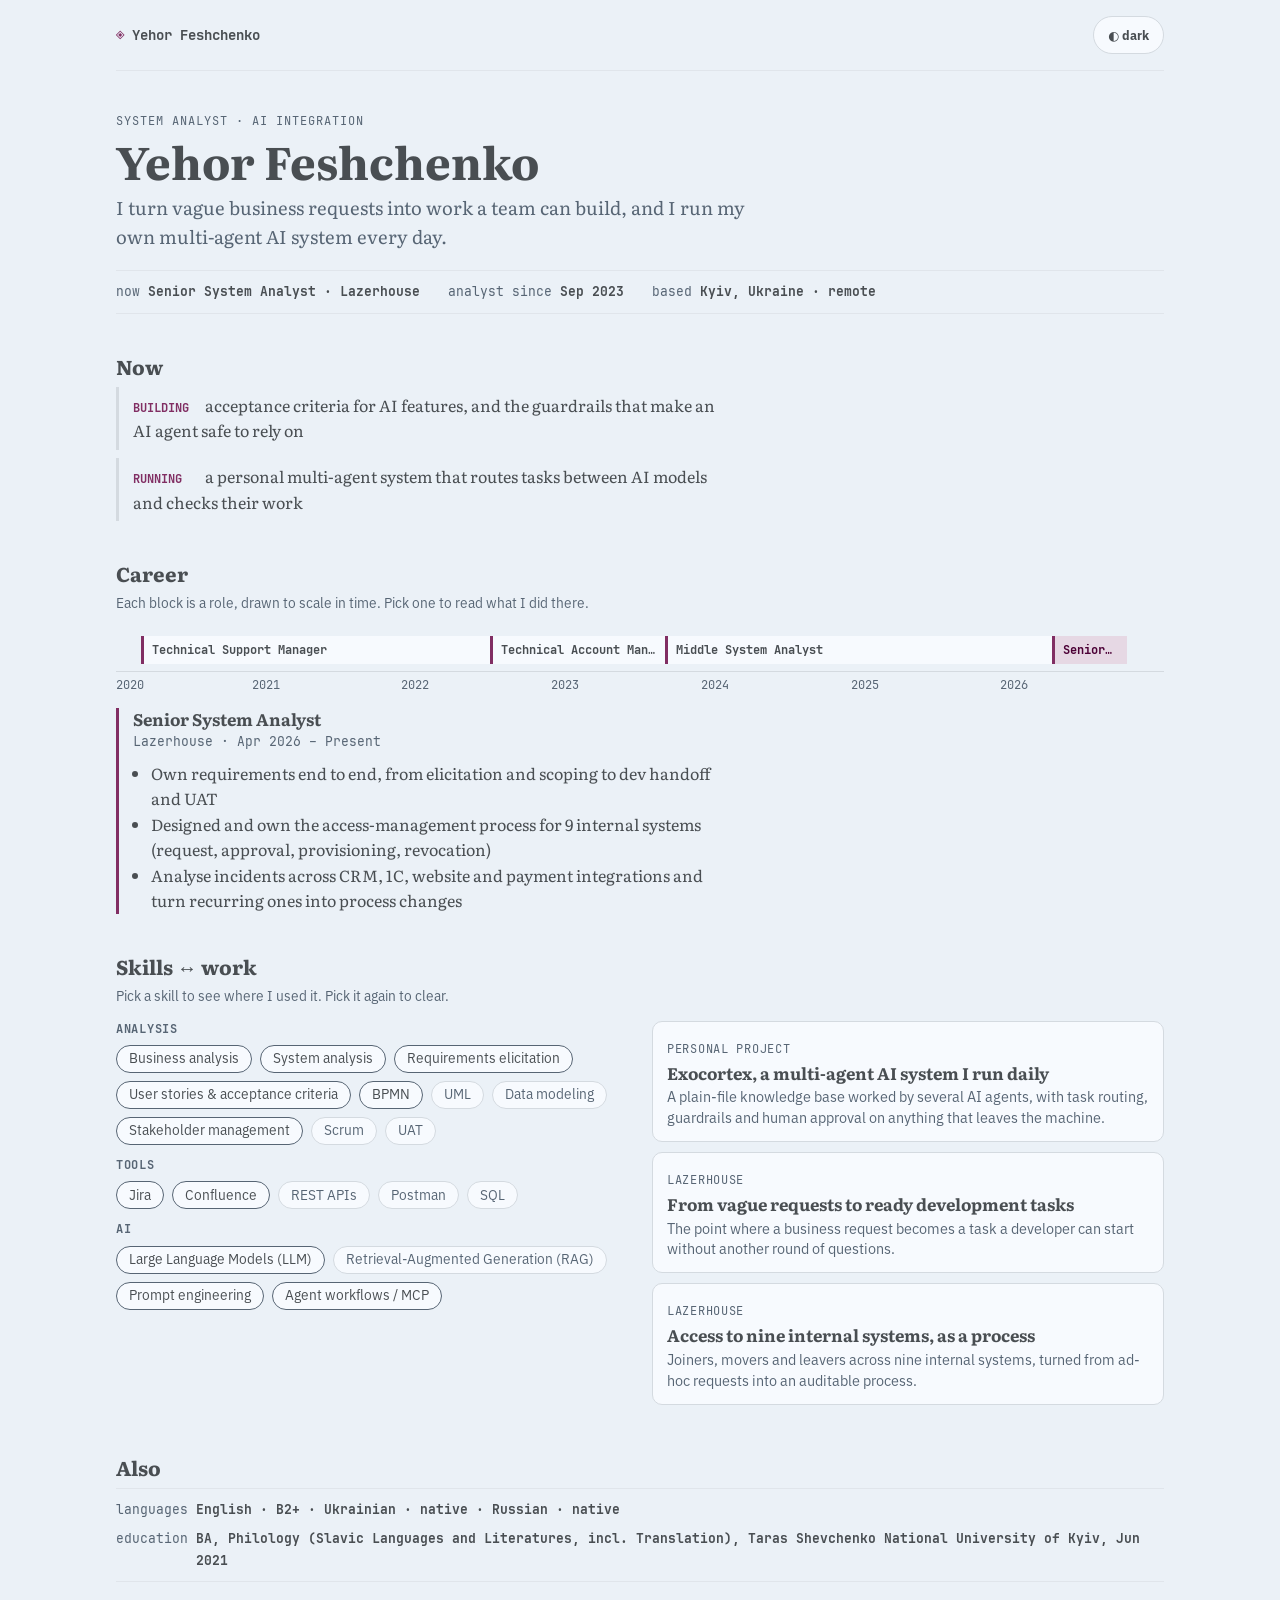
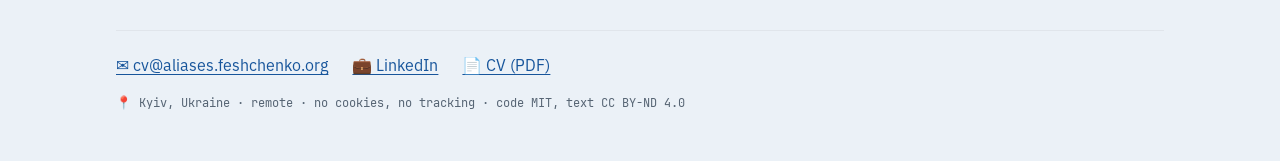
==== index.html @ 87e3de5a "Publish 2026-09-27" ====
<!doctype html>
<html lang="en" data-theme="umbra-ember" data-variant="ember" data-mode="night">
<head>
<meta charset="utf-8">
<meta name="viewport" content="width=device-width, initial-scale=1">
<title>Yehor Feshchenko</title>
<meta name="description" content="Yehor Feshchenko, system analyst in Kyiv. Requirements, integrations and AI features, with case studies.">
<script>
/* Pre-paint: Umbra variant follows the season, mode follows the saved choice, then the OS. */
(function () {
  var m = new Date().getMonth(), v = ["ash","ash","plum","plum","plum","pine","pine","pine","ember","ember","ember","ash"][m];
  var mode = null;
  try { mode = localStorage.getItem("mode"); } catch (e) {}
  if (!mode) mode = matchMedia("(prefers-color-scheme: light)").matches ? "day" : "night";
  var r = document.documentElement;
  r.classList.add("js");
  r.dataset.variant = v; r.dataset.mode = mode;
  r.dataset.theme = "umbra-" + v + (mode === "day" ? "-day" : "");
})();
</script>
<link rel="stylesheet" href="assets/umbra.css">
<link rel="stylesheet" href="assets/site.css">
</head>
<body>
<a class="skip" href="#main">Skip to content</a>
<header class="top">
  <a class="home mono" href="index.html"><span class="mark" aria-hidden="true">◈</span> Yehor Feshchenko</a>
  <button class="mode" type="button" aria-label="Switch light or dark mode"><span aria-hidden="true">◐</span> <span class="mode-label">mode</span></button>
</header>
<main id="main">
<section class="hero">
  <p class="eyebrow mono">System Analyst · AI Integration</p>
  <h1>Yehor Feshchenko</h1>
  <p class="pitch">I turn vague business requests into work a team can build, and I run my own multi-agent AI system every day.</p>
  <dl class="meta mono">
    <div><dt>now</dt><dd>Senior System Analyst · Lazerhouse</dd></div>
    <div><dt>analyst since</dt><dd>Sep 2023</dd></div>
    <div><dt>based</dt><dd>Kyiv, Ukraine · remote</dd></div>
  </dl>
</section>

<section class="now" aria-labelledby="now-h">
  <h2 id="now-h">Now</h2>
  <ul>
    <li><span class="k mono">Building</span> acceptance criteria for AI features, and the guardrails that make an AI agent safe to rely on</li>
    <li><span class="k mono">Running</span> a personal multi-agent system that routes tasks between AI models and checks their work</li>
  </ul>
</section>

<section class="career" aria-labelledby="career-h">
  <h2 id="career-h">Career</h2>
  <p class="hint">Each block is a role, drawn to scale in time. Pick one to read what I did there.</p>
  <div class="ruler" role="group" aria-label="Roles over time">
    <button type="button" class="seg" data-role="0" aria-pressed="false"
      style="left:2.381%;width:33.333%"
      title="Technical Support Manager">Technical Support Manager</button>
    <button type="button" class="seg" data-role="1" aria-pressed="false"
      style="left:35.714%;width:16.667%"
      title="Technical Account Manager">Technical Account Manager</button>
    <button type="button" class="seg" data-role="2" aria-pressed="false"
      style="left:52.381%;width:36.905%"
      title="Middle System Analyst">Middle System Analyst</button>
    <button type="button" class="seg on" data-role="3" aria-pressed="true"
      style="left:89.286%;width:7.143%"
      title="Senior System Analyst">Senior System Analyst</button>
  </div>
  <div class="ticks mono" aria-hidden="true">
    <span style="left:0.000%">2020</span>
    <span style="left:14.286%">2021</span>
    <span style="left:28.571%">2022</span>
    <span style="left:42.857%">2023</span>
    <span style="left:57.143%">2024</span>
    <span style="left:71.429%">2025</span>
    <span style="left:85.714%">2026</span>
  </div>
  <article class="role" data-role="0">
    <h3>Technical Support Manager</h3>
    <p class="when mono">Samsung Electronics Ukraine · Mar 2020 – Jun 2022</p>
    <ul>
      <li>Diagnosed issues from vague user reports; escalated to developers with repro steps and impact</li>
      <li>Wrote troubleshooting guides from recurring cases, moving repeat issues to self-serve resolution</li>
      <li>Technical pre-sales and live-chat support for the online business unit</li>
      <li>Turned recurring issues and chat-quality patterns into feedback for scripts and materials</li>
    </ul>
  </article>
  <article class="role" data-role="1">
    <h3>Technical Account Manager</h3>
    <p class="when mono">Lazerhouse · Jul 2022 – Aug 2023</p>
    <ul>
      <li>Support and account management for the systems I later analysed</li>
      <li>Owned work accounts and service access, which later became the access-management process</li>
    </ul>
  </article>
  <article class="role" data-role="2">
    <h3>Middle System Analyst</h3>
    <p class="when mono">Lazerhouse · Sep 2023 – Mar 2026</p>
    <ul>
      <li>Turned vague business requests into specified, prioritised development tasks</li>
      <li>Translated requirements between business stakeholders and developers in both directions</li>
      <li>Analysed incidents across CRM, 1C, website and payment integrations and documented each case</li>
    </ul>
  </article>
  <article class="role on" data-role="3">
    <h3>Senior System Analyst</h3>
    <p class="when mono">Lazerhouse · Apr 2026 – Present</p>
    <ul>
      <li>Own requirements end to end, from elicitation and scoping to dev handoff and UAT</li>
      <li>Designed and own the access-management process for 9 internal systems (request, approval, provisioning, revocation)</li>
      <li>Analyse incidents across CRM, 1C, website and payment integrations and turn recurring ones into process changes</li>
    </ul>
  </article>
</section>

<section class="map" aria-labelledby="map-h">
  <h2 id="map-h">Skills ↔ work</h2>
  <p class="hint">Pick a skill to see where I used it. Pick it again to clear.</p>
  <div class="map-grid">
    <div class="skills">
      <h3 class="mono">Analysis</h3>
      <div class="chips">
        <button type="button" class="chip" aria-pressed="false" data-skill="Business analysis">Business analysis</button>
        <button type="button" class="chip" aria-pressed="false" data-skill="System analysis">System analysis</button>
        <button type="button" class="chip" aria-pressed="false" data-skill="Requirements elicitation">Requirements elicitation</button>
        <button type="button" class="chip" aria-pressed="false" data-skill="User stories &amp; acceptance criteria">User stories &amp; acceptance criteria</button>
        <button type="button" class="chip" aria-pressed="false" data-skill="BPMN">BPMN</button>
        <span class="chip plain">UML</span>
        <span class="chip plain">Data modeling</span>
        <button type="button" class="chip" aria-pressed="false" data-skill="Stakeholder management">Stakeholder management</button>
        <span class="chip plain">Scrum</span>
        <span class="chip plain">UAT</span>
      </div>
      <h3 class="mono">Tools</h3>
      <div class="chips">
        <button type="button" class="chip" aria-pressed="false" data-skill="Jira">Jira</button>
        <button type="button" class="chip" aria-pressed="false" data-skill="Confluence">Confluence</button>
        <span class="chip plain">REST APIs</span>
        <span class="chip plain">Postman</span>
        <span class="chip plain">SQL</span>
      </div>
      <h3 class="mono">AI</h3>
      <div class="chips">
        <button type="button" class="chip" aria-pressed="false" data-skill="Large Language Models (LLM)">Large Language Models (LLM)</button>
        <span class="chip plain">Retrieval-Augmented Generation (RAG)</span>
        <button type="button" class="chip" aria-pressed="false" data-skill="Prompt engineering">Prompt engineering</button>
        <button type="button" class="chip" aria-pressed="false" data-skill="Agent workflows / MCP">Agent workflows / MCP</button>
      </div>
    </div>
    <div class="cases" aria-live="polite">
      <a class="card" href="work/exocortex/index.html" data-skills="Large Language Models (LLM)|Agent workflows / MCP|Prompt engineering|System analysis|User stories &amp; acceptance criteria">
        <span class="org mono">personal project</span>
        <strong>Exocortex, a multi-agent AI system I run daily</strong>
        <span class="sum">A plain-file knowledge base worked by several AI agents, with task routing, guardrails and human approval on anything that leaves the machine.</span>
      </a>
      <a class="card" href="work/requests-to-tasks/index.html" data-skills="Requirements elicitation|User stories &amp; acceptance criteria|Stakeholder management|System analysis|Jira|Confluence">
        <span class="org mono">Lazerhouse</span>
        <strong>From vague requests to ready development tasks</strong>
        <span class="sum">The point where a business request becomes a task a developer can start without another round of questions.</span>
      </a>
      <a class="card" href="work/access-management/index.html" data-skills="Business analysis|BPMN|Stakeholder management|Requirements elicitation">
        <span class="org mono">Lazerhouse</span>
        <strong>Access to nine internal systems, as a process</strong>
        <span class="sum">Joiners, movers and leavers across nine internal systems, turned from ad-hoc requests into an auditable process.</span>
      </a>
    </div>
  </div>
</section>

<section class="more" aria-labelledby="more-h">
  <h2 id="more-h">Also</h2>
  <dl class="meta mono">
    <div><dt>languages</dt><dd>English · B2+ · Ukrainian · native · Russian · native</dd></div>
    <div><dt>education</dt><dd>BA, Philology (Slavic Languages and Literatures, incl. Translation), Taras Shevchenko National University of Kyiv, Jun 2021</dd></div>
  </dl>
</section>

</main>
<footer class="foot">
  <div class="contacts">
    <a href="mailto:cv@aliases.feshchenko.org">✉️ cv@aliases.feshchenko.org</a>
    <a href="https://linkedin.com/in/jerzyf" rel="me">💼 LinkedIn</a>
    <a href="cv.pdf">📄 CV (PDF)</a>
  </div>
  <p class="fine mono">📍 Kyiv, Ukraine · remote · no cookies, no tracking · code MIT, text CC BY-ND 4.0</p>
</footer>
<script src="assets/site.js" defer></script>
</body>
</html>
---- assets/umbra.css ----
:root[data-theme="umbra-plum"] {
  --bg: #110D17;
  --paper: #1C1923;
  --line: #28242F;
  --line-strong: #322E39;
  --selection: #3F3B46;
  --bright-black: #65616D;
  --quiet: #9D92B3;
  --ink: #D3CEDD;
  --red: #D67069;
  --bright-red: #FEABA4;
  --dim-red: #B4645E;
  --green: #89CC7B;
  --bright-green: #C2FFB6;
  --dim-green: #77A86D;
  --yellow: #D1B64A;
  --bright-yellow: #FFEBA1;
  --dim-yellow: #AB984E;
  --blue: #5B97E3;
  --bright-blue: #A2CAFF;
  --dim-blue: #517EB6;
  --magenta: #C96FA4;
  --bright-magenta: #FFA1D7;
  --dim-magenta: #AC648A;
  --cyan: #12C6C7;
  --bright-cyan: #67FBFC;
  --dim-cyan: #37A1A1;
  --purple: #C1A0FB;
  --bright-purple: #EBE2FF;
  --dim-purple: #9E87C9;
  --orange: #D88445;
  --bright-orange: #FEBE93;
  --dim-orange: #AA6D42;
  --bright-white: #FFFFFF;
  --dim-white: #B3AEBD;
  --cursor-body: #D6CAEE;
  --s1: #316CB5;
  --s2: #65A556;
  --s3: #C7A8FE;
  --q1: #2F6BB3;
  --q2: #579749;
  --q3: #AD8CE5;
  --q4: #FCA466;
}


:root[data-theme="umbra-plum-day"] {
  --bg: #F2EDFC;
  --paper: #FBF9FF;
  --line: #E6E2F0;
  --line-strong: #DBD6E5;
  --selection: #CFCBD9;
  --bright-black: #6D6976;
  --quiet: #675D7C;
  --ink: #4F4B57;
  --red: #892A29;
  --bright-red: #4F0107;
  --dim-red: #9C544F;
  --green: #427A2B;
  --bright-green: #1B4A01;
  --dim-green: #547645;
  --yellow: #7D6C01;
  --bright-yellow: #4B4002;
  --dim-yellow: #776D34;
  --blue: #17559B;
  --bright-blue: #012B58;
  --dim-blue: #446F9F;
  --magenta: #812E63;
  --bright-magenta: #4C0136;
  --dim-magenta: #96567C;
  --cyan: #047979;
  --bright-cyan: #044747;
  --dim-cyan: #297779;
  --purple: #7D5CAF;
  --bright-purple: #502E7D;
  --dim-purple: #78658C;
  --orange: #8F4802;
  --bright-orange: #502601;
  --dim-orange: #91633C;
  --bright-white: #26222D;
  --dim-white: #6B6773;
  --cursor-body: #514765;
  --s1: #023E7D;
  --s2: #357426;
  --s3: #9675CC;
  --q1: #003D7B;
  --q2: #276716;
  --q3: #7C5CB0;
  --q4: #C67333;
}


:root[data-theme="umbra-pine"] {
  --bg: #061210;
  --paper: #111D1C;
  --line: #1D2928;
  --line-strong: #263331;
  --selection: #33403E;
  --bright-black: #586764;
  --quiet: #79A29C;
  --ink: #C5D5D2;
  --red: #D67069;
  --bright-red: #FEABA4;
  --dim-red: #B6655F;
  --green: #89CC7B;
  --bright-green: #C2FFB6;
  --dim-green: #77A86D;
  --yellow: #D1B64A;
  --bright-yellow: #FFEBA1;
  --dim-yellow: #AB984E;
  --blue: #5B97E3;
  --bright-blue: #A2CAFF;
  --dim-blue: #517EB6;
  --magenta: #C96FA4;
  --bright-magenta: #FFA1D7;
  --dim-magenta: #AE658C;
  --cyan: #12C6C7;
  --bright-cyan: #67FBFC;
  --dim-cyan: #37A1A1;
  --purple: #C1A0FB;
  --bright-purple: #EBE2FF;
  --dim-purple: #9E87C9;
  --orange: #D88445;
  --bright-orange: #FEBE93;
  --dim-orange: #AA6D42;
  --bright-white: #FFFFFF;
  --dim-white: #A5B5B2;
  --cursor-body: #B1DBD5;
  --s1: #316CB5;
  --s2: #65A556;
  --s3: #C7A8FE;
  --q1: #2F6BB3;
  --q2: #579749;
  --q3: #AD8CE5;
  --q4: #FCA466;
}


:root[data-theme="umbra-pine-day"] {
  --bg: #E4F4F2;
  --paper: #EEFEFC;
  --line: #D8E9E6;
  --line-strong: #CDDDDA;
  --selection: #C2D2CF;
  --bright-black: #616F6D;
  --quiet: #456C66;
  --ink: #42504E;
  --red: #892A29;
  --bright-red: #4F0107;
  --dim-red: #9C544F;
  --green: #437B2D;
  --bright-green: #1B4B02;
  --dim-green: #547646;
  --yellow: #7E6D04;
  --bright-yellow: #4C4100;
  --dim-yellow: #786E36;
  --blue: #17559B;
  --bright-blue: #012B58;
  --dim-blue: #4570A1;
  --magenta: #812E63;
  --bright-magenta: #4C0136;
  --dim-magenta: #96567C;
  --cyan: #087A7A;
  --bright-cyan: #014849;
  --dim-cyan: #2C787A;
  --purple: #7E5DB1;
  --bright-purple: #512F7E;
  --dim-purple: #79658E;
  --orange: #8F4802;
  --bright-orange: #502601;
  --dim-orange: #91633C;
  --bright-white: #1A2725;
  --dim-white: #5D6C6A;
  --cursor-body: #2F5550;
  --s1: #023E7D;
  --s2: #357426;
  --s3: #9675CC;
  --q1: #003D7B;
  --q2: #276716;
  --q3: #7C5CB0;
  --q4: #C67333;
}


:root[data-theme="umbra-ember"] {
  --bg: #170C0A;
  --paper: #231715;
  --line: #302321;
  --line-strong: #3A2D2A;
  --selection: #473937;
  --bright-black: #6E5F5D;
  --quiet: #B58D86;
  --ink: #DECCC9;
  --red: #D67069;
  --bright-red: #FEABA4;
  --dim-red: #B4645E;
  --green: #89CC7B;
  --bright-green: #C2FFB6;
  --dim-green: #77A86D;
  --yellow: #D1B64A;
  --bright-yellow: #FFEBA1;
  --dim-yellow: #AB984E;
  --blue: #5B97E3;
  --bright-blue: #A2CAFF;
  --dim-blue: #517EB6;
  --magenta: #C96FA4;
  --bright-magenta: #FFA1D7;
  --dim-magenta: #AC648A;
  --cyan: #12C6C7;
  --bright-cyan: #67FBFC;
  --dim-cyan: #37A1A1;
  --purple: #C1A0FB;
  --bright-purple: #EBE2FF;
  --dim-purple: #9E87C9;
  --orange: #D88445;
  --bright-orange: #FEBE93;
  --dim-orange: #AA6D42;
  --bright-white: #FFFFFF;
  --dim-white: #BEACA9;
  --cursor-body: #F0C6BE;
  --s1: #316CB5;
  --s2: #65A556;
  --s3: #C7A8FE;
  --q1: #2F6BB3;
  --q2: #579749;
  --q3: #AD8CE5;
  --q4: #FCA466;
}


:root[data-theme="umbra-ember-day"] {
  --bg: #FDECE8;
  --paper: #FEF9F8;
  --line: #F2E0DD;
  --line-strong: #E6D5D1;
  --selection: #DBC9C6;
  --bright-black: #776865;
  --quiet: #7D5952;
  --ink: #584947;
  --red: #892A29;
  --bright-red: #4F0107;
  --dim-red: #9C544F;
  --green: #427A2B;
  --bright-green: #1B4A01;
  --dim-green: #547645;
  --yellow: #7D6C01;
  --bright-yellow: #4B4002;
  --dim-yellow: #776D34;
  --blue: #17559B;
  --bright-blue: #012B58;
  --dim-blue: #446F9F;
  --magenta: #812E63;
  --bright-magenta: #4C0136;
  --dim-magenta: #96567C;
  --cyan: #087A7A;
  --bright-cyan: #014849;
  --dim-cyan: #2C787A;
  --purple: #7D5CAF;
  --bright-purple: #502E7D;
  --dim-purple: #78658C;
  --orange: #8F4802;
  --bright-orange: #502601;
  --dim-orange: #91633C;
  --bright-white: #2D201F;
  --dim-white: #756563;
  --cursor-body: #66433D;
  --s1: #023E7D;
  --s2: #357426;
  --s3: #9675CC;
  --q1: #003D7B;
  --q2: #276716;
  --q3: #7C5CB0;
  --q4: #C67333;
}


:root[data-theme="umbra-ash"] {
  --bg: #06090D;
  --paper: #171B1F;
  --line: #23272B;
  --line-strong: #2D3135;
  --selection: #393E42;
  --bright-black: #5F6469;
  --quiet: #8B9AAB;
  --ink: #CCD2D7;
  --red: #D67069;
  --bright-red: #FEABA4;
  --dim-red: #B0625C;
  --green: #89CC7B;
  --bright-green: #C2FFB6;
  --dim-green: #77A86D;
  --yellow: #D1B64A;
  --bright-yellow: #FFEBA1;
  --dim-yellow: #AB984E;
  --blue: #5B97E3;
  --bright-blue: #A2CAFF;
  --dim-blue: #4F7AB2;
  --magenta: #C96FA4;
  --bright-magenta: #FFA1D7;
  --dim-magenta: #A86287;
  --cyan: #12C6C7;
  --bright-cyan: #67FBFC;
  --dim-cyan: #37A1A1;
  --purple: #C1A0FB;
  --bright-purple: #EBE2FF;
  --dim-purple: #9E87C9;
  --orange: #D88445;
  --bright-orange: #FEBE93;
  --dim-orange: #AA6D42;
  --bright-white: #FFFFFF;
  --dim-white: #ACB2B7;
  --cursor-body: #C3D3E4;
  --s1: #316CB5;
  --s2: #65A556;
  --s3: #C7A8FE;
  --q1: #2F6BB3;
  --q2: #579749;
  --q3: #AD8CE5;
  --q4: #FCA466;
}


:root[data-theme="umbra-ash-day"] {
  --bg: #EBF1F7;
  --paper: #F7FAFE;
  --line: #E0E5EB;
  --line-strong: #D4DAE0;
  --selection: #C9CED4;
  --bright-black: #686C71;
  --quiet: #576574;
  --ink: #494E52;
  --red: #892A29;
  --bright-red: #4F0107;
  --dim-red: #9C544F;
  --green: #427A2B;
  --bright-green: #1B4A01;
  --dim-green: #547645;
  --yellow: #7E6D04;
  --bright-yellow: #4C4100;
  --dim-yellow: #786E36;
  --blue: #17559B;
  --bright-blue: #012B58;
  --dim-blue: #4570A1;
  --magenta: #812E63;
  --bright-magenta: #4C0136;
  --dim-magenta: #96567C;
  --cyan: #087A7A;
  --bright-cyan: #014849;
  --dim-cyan: #2C787A;
  --purple: #7E5DB1;
  --bright-purple: #512F7E;
  --dim-purple: #79658E;
  --orange: #8F4802;
  --bright-orange: #502601;
  --dim-orange: #91633C;
  --bright-white: #202528;
  --dim-white: #656A6E;
  --cursor-body: #414F5D;
  --s1: #023E7D;
  --s2: #357426;
  --s3: #9675CC;
  --q1: #003D7B;
  --q2: #276716;
  --q3: #7C5CB0;
  --q4: #C67333;
}
---- assets/site.css ----
/* yehor.feshchenko.org. Colours come only from umbra.css (generated); this file never holds a hex. */
@font-face { font-family: "Literata"; src: url("fonts/literata.ttf") format("truetype"); font-weight: 200 900; font-display: swap; }
@font-face { font-family: "IBM Plex Sans"; src: url("fonts/plex-sans-400.otf") format("opentype"); font-weight: 400; font-display: swap; }
@font-face { font-family: "IBM Plex Sans"; src: url("fonts/plex-sans-700.otf") format("opentype"); font-weight: 700; font-display: swap; }
@font-face { font-family: "JetBrains Mono"; src: url("fonts/jetbrains-mono-400.ttf") format("truetype"); font-weight: 400; font-display: swap; }
@font-face { font-family: "JetBrains Mono"; src: url("fonts/jetbrains-mono-700.ttf") format("truetype"); font-weight: 700; font-display: swap; }

:root {
  --font-sans: "IBM Plex Sans", ui-sans-serif, system-ui, -apple-system, sans-serif;
  --font-serif: "Literata", Charter, Georgia, ui-serif, serif;
  --font-mono: "JetBrains Mono", ui-monospace, SFMono-Regular, Menlo, monospace;
  --soft-brand: color-mix(in oklab, var(--magenta) 16%, var(--paper));
  color-scheme: dark;
}
:root[data-mode="day"] { color-scheme: light; }
/* No-JS / unknown-theme fallback: the Ember tokens are always present in umbra.css. */

* { box-sizing: border-box; }
html { background: var(--bg); }
body {
  margin: 0; background: var(--bg); color: var(--ink);
  font: 400 1rem/1.6 var(--font-serif); font-optical-sizing: auto;
  max-width: 1080px; margin-inline: auto; padding: 0 16px 48px;
}
a { color: var(--blue); text-underline-offset: 3px; }
a:hover { color: var(--bright-blue); }
:focus-visible { outline: 3px solid var(--magenta); outline-offset: 2px; }
.mono { font-family: var(--font-mono); }
.skip { position: absolute; left: -999px; }
.skip:focus { left: 16px; top: 8px; background: var(--paper); padding: 8px 12px; border-radius: 6px; z-index: 2; }
.draft {
  margin: 12px 0 0; padding: 8px 14px; border-radius: 10px; border-left: 4px solid var(--yellow);
  background: color-mix(in oklab, var(--yellow) 16%, var(--paper)); color: var(--bright-yellow);
  font: 700 .86rem/1.45 var(--font-sans);
}

/* chrome */
.top { display: flex; justify-content: space-between; align-items: center; gap: 12px; padding: 16px 0; border-bottom: 1px solid var(--line); }
.home { color: var(--ink); text-decoration: none; font-weight: 700; font-size: .86rem; }
.mark { color: var(--magenta); }
.mode {
  min-height: 38px; padding: 0 14px; border-radius: 999px; border: 1px solid var(--line-strong);
  background: var(--paper); color: var(--ink); font: 700 .78rem/1 var(--font-sans); cursor: pointer;
}
.foot { margin-top: 48px; padding-top: 16px; border-top: 1px solid var(--line); font-family: var(--font-sans); }
.contacts { display: flex; flex-wrap: wrap; gap: 8px 24px; }
.contacts a { min-height: 38px; display: inline-flex; align-items: center; }
.fine { color: var(--quiet); font-size: .78rem; margin: 8px 0 0; }

/* type */
h1 { font-weight: 740; font-size: clamp(1.9rem, 5vw, 2.8rem); line-height: 1.08; margin: 6px 0 8px; }
h2 { font-weight: 740; font-size: 1.25rem; line-height: 1.25; margin: 0 0 8px; }
h3 { font-weight: 700; font-size: 1.05rem; line-height: 1.3; margin: 0; }
.eyebrow { font-size: .78rem; letter-spacing: .08em; text-transform: uppercase; color: var(--quiet); margin: 0; }
.eyebrow a { color: var(--quiet); }
.pitch { font-size: 1.15rem; line-height: 1.55; color: var(--quiet); max-width: 60ch; margin: 0 0 20px; }
.hint { color: var(--quiet); font: 400 .86rem/1.45 var(--font-sans); margin: 0 0 14px; }
section { margin-top: 40px; }

/* hero meta row */
.meta { display: flex; flex-wrap: wrap; gap: 8px 28px; margin: 0; padding: 10px 0; border-top: 1px solid var(--line); border-bottom: 1px solid var(--line); font-size: .84rem; }
.meta div { display: flex; gap: 8px; }
.meta dt { color: var(--quiet); }
.meta dd { margin: 0; font-weight: 700; }

/* now */
.now ul { list-style: none; padding: 0; margin: 0; max-width: 68ch; }
.now li { padding: 6px 0 6px 14px; border-left: 3px solid var(--line-strong); margin-bottom: 8px; }
.now .k { display: inline-block; min-width: 5.5em; font-size: .78rem; font-weight: 700; color: var(--magenta); text-transform: uppercase; }

/* career ruler */
.ruler { position: relative; height: 44px; border-bottom: 1px solid var(--line-strong); }
.seg {
  position: absolute; top: 8px; height: 28px; border: none; border-left: 3px solid var(--magenta);
  background: var(--paper); color: var(--ink); font: 700 .72rem/1 var(--font-mono);
  text-align: left; padding: 0 8px; cursor: pointer; overflow: hidden; white-space: nowrap; text-overflow: ellipsis;
  transition: background 120ms ease-out, color 120ms ease-out;
}
.seg:hover { background: var(--line-strong); }
.seg.on { background: var(--soft-brand); color: var(--bright-magenta); }
.ticks { position: relative; height: 20px; font-size: .72rem; color: var(--quiet); }
.ticks span { position: absolute; top: 4px; transform: translateX(-50%); }
.ticks span:first-child { transform: none; }
.role { margin-top: 16px; padding-left: 14px; border-left: 3px solid var(--line-strong); max-width: 68ch; }
.role .when { color: var(--quiet); font-size: .8rem; margin: 2px 0 0; }
.role ul { margin: 8px 0 0; padding-left: 18px; }
.js .role:not(.on) { display: none; }
.js .role.on { border-left-color: var(--magenta); }

/* skills ↔ work */
.map-grid { display: grid; grid-template-columns: 1fr 1fr; gap: 24px; }
.skills h3 { font-size: .78rem; text-transform: uppercase; letter-spacing: .06em; color: var(--quiet); margin: 12px 0 8px; }
.skills h3:first-child { margin-top: 0; }
.chips { display: flex; flex-wrap: wrap; gap: 8px; }
.chip {
  display: inline-flex; align-items: center; min-height: 28px; padding: 2px 12px; border-radius: 999px;
  border: 1px solid var(--line-strong); background: var(--paper); color: var(--ink);
  font: 400 .86rem/1.3 var(--font-sans);
}
button.chip { cursor: pointer; border-color: var(--quiet); transition: background 120ms ease-out, color 120ms ease-out; }
button.chip:hover { background: var(--line-strong); }
.chip.plain { color: var(--quiet); }
.chip[aria-pressed="true"] { background: var(--soft-brand); color: var(--bright-magenta); border-color: var(--magenta); }
.card {
  display: block; text-decoration: none; color: var(--ink); background: var(--paper);
  border: 1px solid var(--line-strong); border-radius: 10px; padding: 12px 14px; margin-bottom: 10px;
  transition: opacity 120ms ease-out, border-color 120ms ease-out;
}
.card:hover { border-color: var(--quiet); color: var(--ink); }
.card strong { display: block; font-size: 1.05rem; line-height: 1.3; margin: 2px 0 4px; }
.card .org { font-size: .74rem; color: var(--quiet); text-transform: uppercase; letter-spacing: .06em; }
.card .sum { display: block; font: 400 .9rem/1.45 var(--font-sans); color: var(--quiet); }
.card.dim { opacity: .35; }
.card.hit { border-color: var(--magenta); border-left: 4px solid var(--magenta); }

/* case page */
.case { max-width: 68ch; margin-top: 32px; }
.case section { margin-top: 28px; }
.case section p { margin: 0; }
.prar { margin: 24px 0 0; border-top: 1px solid var(--line-strong); }
.prar div { display: grid; grid-template-columns: 8.5em 1fr; gap: 16px; padding: 12px 0; border-bottom: 1px solid var(--line); }
.prar dt { font-size: .78rem; font-weight: 700; text-transform: uppercase; color: var(--magenta); padding-top: 3px; }
.prar dd { margin: 0; }
.used { margin-top: 32px; }
.used h2 { font-size: .78rem; text-transform: uppercase; letter-spacing: .06em; color: var(--quiet); }

@media (max-width: 860px) { .map-grid { grid-template-columns: 1fr; } }
@media (max-width: 520px) {
  /* the ruler turns into a stacked list: a time scale is unreadable at phone width */
  .ruler { height: auto; border-bottom: none; display: grid; gap: 6px; }
  .seg { position: static; width: 100% !important; height: 38px; font-size: .78rem; }
  .ticks { display: none; }
  .prar div { grid-template-columns: 1fr; gap: 2px; }
}
@media (prefers-reduced-motion: reduce) { * { transition: none !important; } }
@media print { .top, .mode, .draft, .hint { display: none; } }
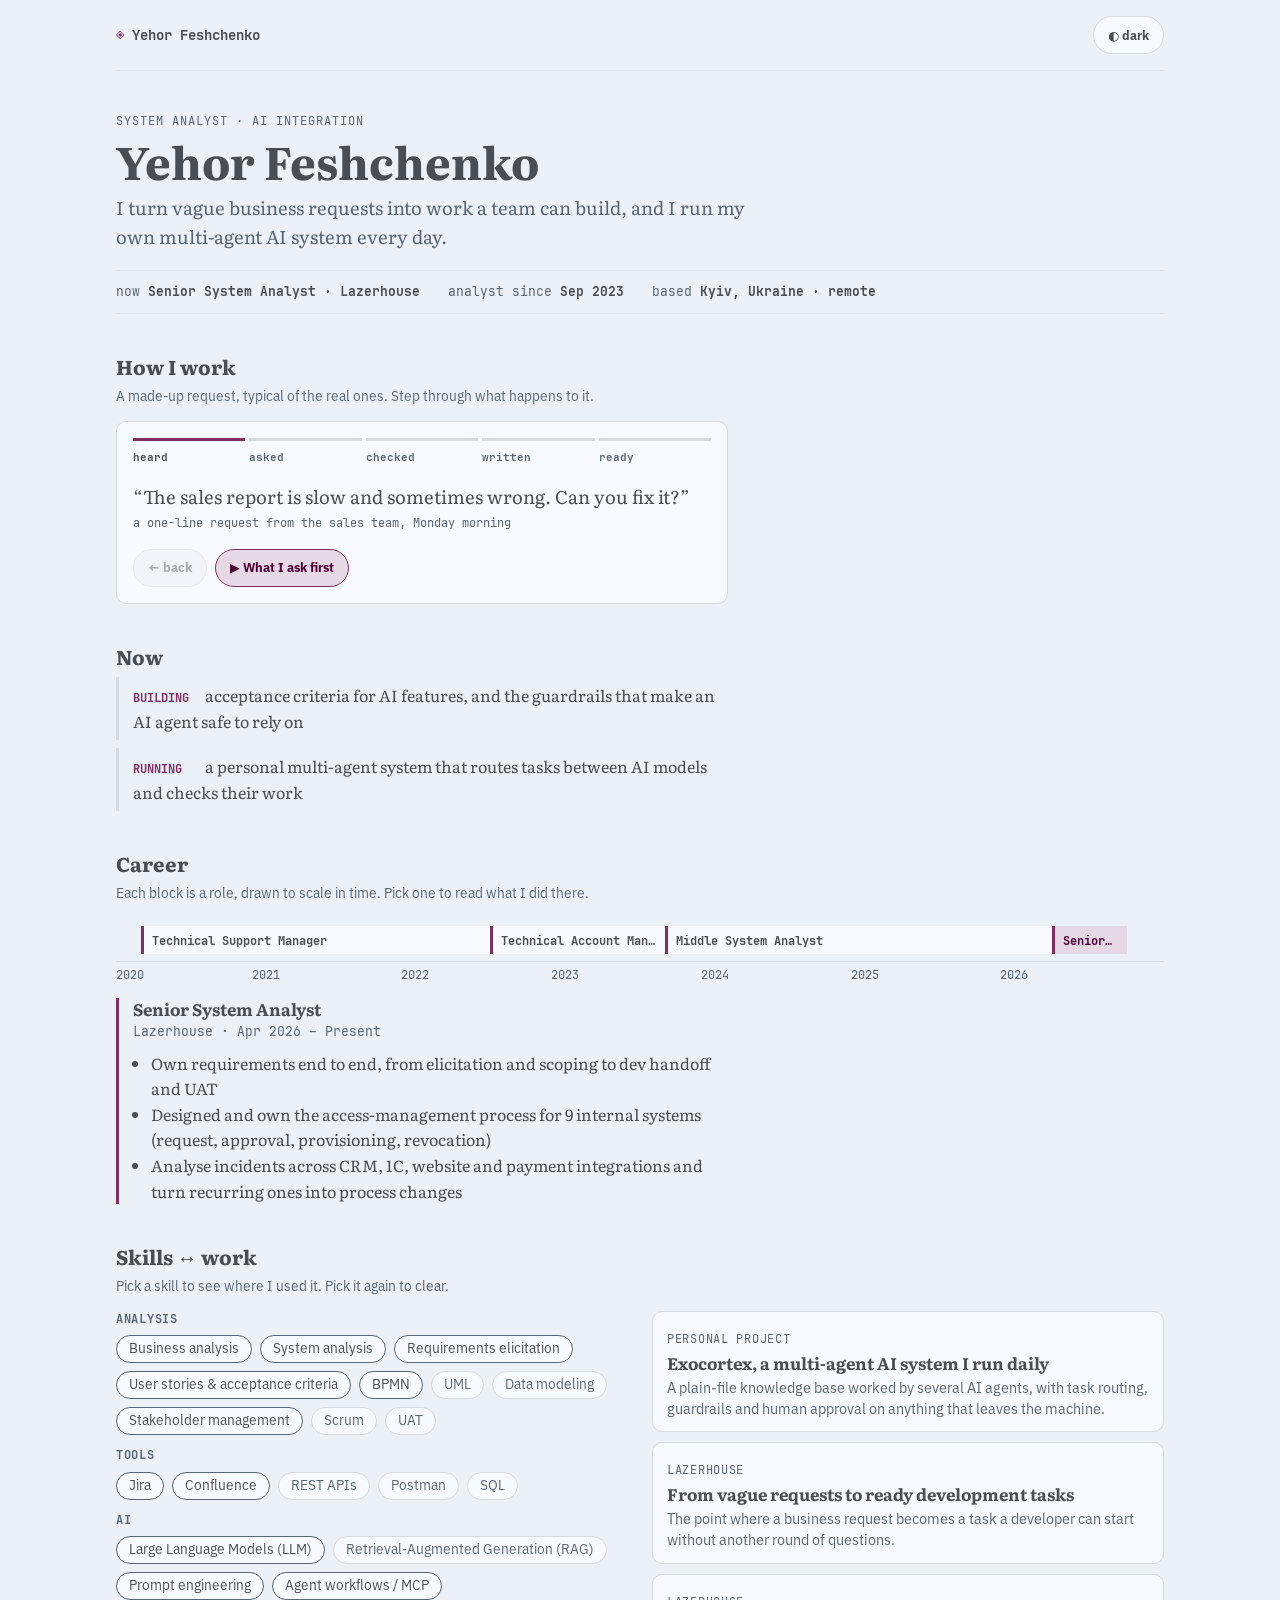
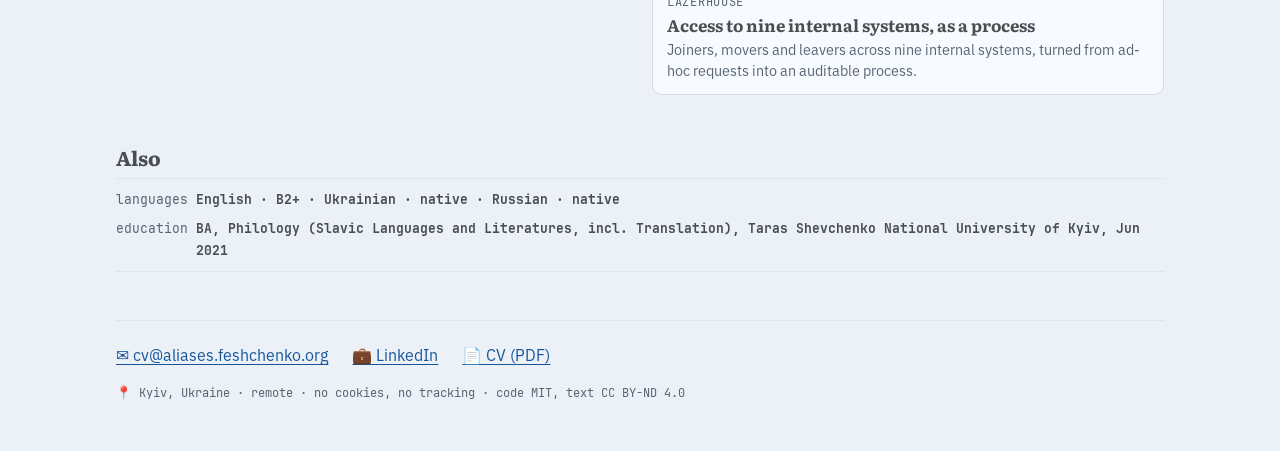
==== commit cef63928: "Publish 2026-09-27" ====
--- a/index.html
+++ b/index.html
@@ -5,6 +5,14 @@
 <meta name="viewport" content="width=device-width, initial-scale=1">
 <title>Yehor Feshchenko</title>
 <meta name="description" content="Yehor Feshchenko, system analyst in Kyiv. Requirements, integrations and AI features, with case studies.">
+<link rel="icon" href="favicon.svg" type="image/svg+xml">
+<meta property="og:type" content="website">
+<meta property="og:title" content="Yehor Feshchenko">
+<meta property="og:description" content="Yehor Feshchenko, system analyst in Kyiv. Requirements, integrations and AI features, with case studies.">
+<meta property="og:image" content="https://yehor.feshchenko.org/og.png">
+<meta property="og:image:width" content="1200">
+<meta property="og:image:height" content="630">
+<meta name="twitter:card" content="summary_large_image">
 <script>
 /* Pre-paint: Umbra variant follows the season, mode follows the saved choice, then the OS. */
 (function () {
@@ -37,6 +45,55 @@
     <div><dt>analyst since</dt><dd>Sep 2023</dd></div>
     <div><dt>based</dt><dd>Kyiv, Ukraine · remote</dd></div>
   </dl>
+</section>
+
+<section class="demo" aria-labelledby="demo-h">
+  <h2 id="demo-h">How I work</h2>
+  <p class="hint">A made-up request, typical of the real ones. Step through what happens to it.</p>
+  <div class="stage stepper" data-steps="4" data-labels="What I ask first|What I check|The task I write|Ready?|Again">
+    <ol class="rail mono" aria-hidden="true">
+      <li class="done">heard</li>
+      <li>asked</li>
+      <li>checked</li>
+      <li>written</li>
+      <li>ready</li>
+    </ol>
+    <p class="ask">“The sales report is <span class="vague">slow</span> and <span class="vague">sometimes wrong</span>. Can you <span class="vague">fix it</span>?”<span class="who mono">a one-line request from the sales team, Monday morning</span></p>
+    <div class="layer" data-layer="1">
+      <h3 class="mono">1 · Questions I ask</h3>
+      <ul class="qa">
+        <li><span aria-hidden="true">❓</span><span>Which report, and who opens it? <em>The weekly report by region, used by 12 managers.</em></span></li>
+        <li><span aria-hidden="true">❓</span><span>How slow? <em>About 40 seconds to open.</em></span></li>
+        <li><span aria-hidden="true">❓</span><span>Wrong how? <em>Some returns are missing when you filter by week.</em></span></li>
+      </ul>
+    </div>
+    <div class="layer" data-layer="2">
+      <h3 class="mono">2 · What I check in the system</h3>
+      <ul class="qa">
+        <li><span aria-hidden="true">🔎</span><span>Reproduced it. A return booked on a Sunday lands in the next week.</span></li>
+        <li><span aria-hidden="true">🔎</span><span>The 40 seconds come from recalculating all history every time the report opens.</span></li>
+      </ul>
+    </div>
+    <div class="layer" data-layer="3">
+      <h3 class="mono">3 · The task I write</h3>
+      <dl class="spec">
+        <dt class="mono">Problem</dt><dd>The weekly report counts Sunday returns in the wrong week, and it takes about 40 seconds to open.</dd>
+        <dt class="mono">Reproduce</dt><dd>Book a return on a Sunday, open the report for that week, and the return is missing.</dd>
+        <dt class="mono">Accept when</dt><dd>
+          <p><b class="mono">Given</b> a return booked on a Sunday, <b class="mono">when</b> I open that week, <b class="mono">then</b> it is counted in that week.</p>
+          <p><b class="mono">Given</b> the report is opened, <b class="mono">then</b> it loads in under 5 seconds.</p>
+        </dd>
+        <dt class="mono">Priority</dt><dd>P2: wrong numbers in a report people use for decisions.</dd>
+      </dl>
+    </div>
+    <div class="layer" data-layer="4">
+      <p class="ready mono">✅ Ready for development. No questions left.</p>
+    </div>
+    <div class="ctl">
+      <button class="btn" type="button" data-act="back" disabled>← back</button>
+      <button class="btn primary" type="button" data-act="next">▶ What I ask first</button>
+    </div>
+  </div>
 </section>
 
 <section class="now" aria-labelledby="now-h">
--- a/assets/site.css
+++ b/assets/site.css
@@ -134,3 +134,71 @@
 }
 @media (prefers-reduced-motion: reduce) { * { transition: none !important; } }
 @media print { .top, .mode, .draft, .hint { display: none; } }
+
+/* steppers: "How I work" (home) and "Follow one task" (Exocortex case).
+   Without JS every layer and every step shows; with JS the reader steps through. */
+.stage { background: var(--paper); border: 1px solid var(--line-strong); border-radius: 10px; padding: 16px; max-width: 68ch; }
+.ctl { display: flex; flex-wrap: wrap; gap: 8px; margin-top: 16px; }
+.btn {
+  min-height: 38px; padding: 0 14px; border-radius: 999px; border: 1px solid var(--line-strong);
+  background: var(--bg); color: var(--ink); font: 700 .8rem/1 var(--font-sans); cursor: pointer;
+  transition: border-color 120ms ease-out;
+}
+.btn:hover { border-color: var(--quiet); }
+.btn.primary { background: var(--soft-brand); color: var(--bright-magenta); border-color: var(--magenta); }
+.btn[disabled] { opacity: .45; cursor: default; }
+.ctl, .seg-ctl { display: none; }
+.js .ctl, .js .seg-ctl { display: flex; }
+@keyframes rise { from { opacity: 0; transform: translateY(6px); } to { opacity: 1; transform: none; } }
+
+.rail { list-style: none; display: grid; grid-template-columns: repeat(5, 1fr); gap: 4px; padding: 0; margin: 0 0 16px; }
+.rail li { font-size: .7rem; font-weight: 700; color: var(--quiet); padding-top: 8px; border-top: 3px solid var(--line-strong); transition: border-color 200ms ease-out, color 200ms ease-out; }
+.rail li.done { border-top-color: var(--magenta); color: var(--ink); }
+.ask { font-size: 1.15rem; line-height: 1.5; margin: 0; }
+.ask .who { display: block; font-size: .78rem; color: var(--quiet); margin-top: 4px; }
+.vague { border-bottom: 2px dotted var(--yellow); }
+.js .vague { border-bottom-color: transparent; transition: border-color 200ms ease-out, background 200ms ease-out, color 200ms ease-out; }
+.js [data-step="1"] .vague, .js [data-step="2"] .vague { border-bottom-color: var(--yellow); background: color-mix(in oklab, var(--yellow) 14%, transparent); }
+.js [data-step="3"] .vague, .js [data-step="4"] .vague { text-decoration: line-through; text-decoration-color: var(--quiet); color: var(--quiet); }
+.layer { margin-top: 14px; }
+.js .layer:not(.show) { display: none; }
+.js .layer.show { animation: rise 200ms ease-out both; }
+.layer h3 { font-size: .72rem; text-transform: uppercase; letter-spacing: .06em; color: var(--magenta); margin: 0 0 8px; }
+.qa { list-style: none; padding: 0; margin: 0; display: grid; gap: 6px; font: 400 .9rem/1.45 var(--font-sans); }
+.qa li { display: grid; grid-template-columns: auto 1fr; gap: 8px; }
+.spec { margin: 0; border-left: 4px solid var(--magenta); padding: 4px 0 4px 14px; display: grid; grid-template-columns: 8em 1fr; gap: 6px 12px; font: 400 .9rem/1.5 var(--font-sans); }
+.spec dt { font-size: .72rem; font-weight: 700; line-height: 1.9; color: var(--quiet); text-transform: uppercase; }
+.spec dd { margin: 0; }
+.spec dd p { margin: 0 0 4px; }
+.spec b.mono { font-size: .82rem; color: var(--magenta); }
+.ready { font-size: .8rem; font-weight: 700; color: var(--green); margin: 0; }
+
+.seg-ctl { border: 1px solid var(--line-strong); border-radius: 999px; overflow: hidden; width: fit-content; }
+.seg-ctl button { min-height: 38px; padding: 0 12px; border: 0; background: var(--bg); color: var(--quiet); font: 700 .78rem/1 var(--font-sans); cursor: pointer; }
+.seg-ctl button[aria-pressed="true"] { background: var(--soft-brand); color: var(--bright-magenta); }
+.flow { list-style: none; padding: 0; margin: 12px 0 0; }
+.flow li { position: relative; padding: 10px 0 10px 44px; min-height: 52px; transition: opacity 200ms ease-out; }
+.flow li::before { content: ""; position: absolute; left: 15px; top: 0; bottom: 0; width: 2px; background: var(--line-strong); }
+.flow li:first-child::before { top: 24px; }
+.flow li:last-child::before { bottom: calc(100% - 24px); }
+.flow .node { position: absolute; left: 4px; top: 12px; width: 24px; height: 24px; border-radius: 50%; background: var(--bg); border: 2px solid var(--line-strong); display: grid; place-items: center; font-size: .72rem; z-index: 1; transition: border-color 200ms ease-out, background 200ms ease-out; }
+.flow b { font: 700 .95rem/1.3 var(--font-sans); display: block; }
+.flow .d { font: 400 .86rem/1.45 var(--font-sans); color: var(--quiet); display: block; }
+.flow .say { display: block; margin-top: 6px; font-size: .8rem; line-height: 1.45; padding: 6px 10px; border-radius: 6px; background: var(--bg); border-left: 3px solid var(--magenta); }
+.flow .say[data-scn="bad"] { border-left-color: var(--red); }
+.js .flow .say { display: none; }
+.js .flow li.here .say.on, .js .flow li.stop .say.on { display: block; animation: rise 200ms ease-out both; }
+.flow li.past .node { border-color: var(--magenta); background: var(--soft-brand); }
+.flow li.here .node { border-color: var(--magenta); background: var(--magenta); }
+.flow li.stop .node { border-color: var(--red); background: var(--red); }
+.flow li.stop .say { border-left-color: var(--red); }
+.flow li.later { opacity: .45; }
+.flow li.skipped { opacity: .25; }
+.case .flow-demo .stage { margin-top: 8px; }
+
+@media (max-width: 520px) {
+  .rail li { font-size: .6rem; }
+  .spec { grid-template-columns: 1fr; gap: 0; }
+  .spec dt { margin-top: 6px; }
+}
+@media (prefers-reduced-motion: reduce) { .js .layer.show, .js .flow .say.on { animation: none !important; } }
